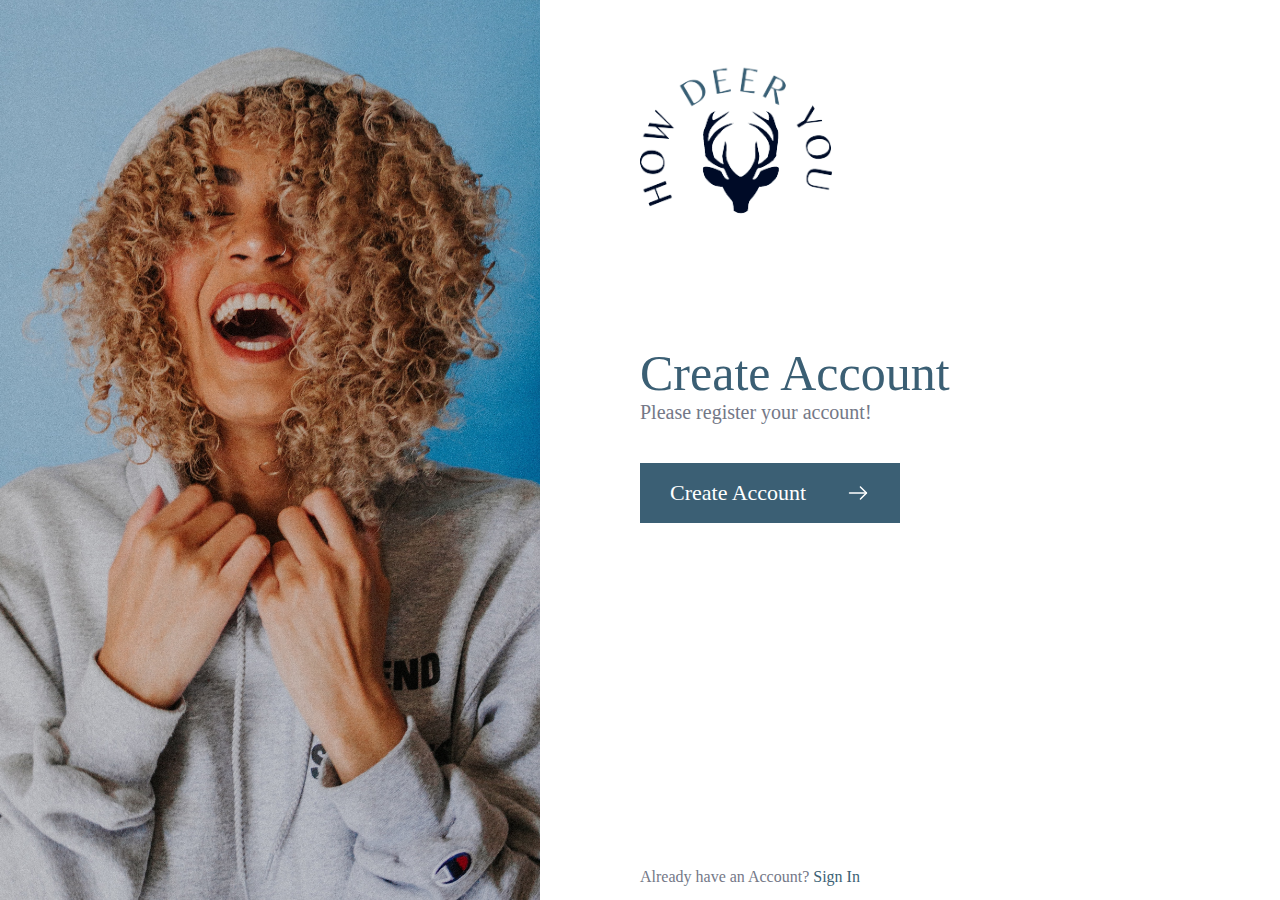
==== index.html @ 988797e2 "first commit" ====
<!DOCTYPE html>
<html lang="en">
<head>
    <meta charset="UTF-8">
    <meta name="viewport" content="width=device-width, initial-scale=1.0">
    <title>form</title>
    <link rel="stylesheet" href="./css/index.css">
</head>
<body>
    <div>
        <div class="form__header">
            <div class="form__header__item image__item"></div>
            <div class="form__header__item info__item">
                <div>
                    <img src="./img/deer_antlers__fashion_brand_art_design_logo__1_-removebg-preview.png" class="logo" alt="logo">
                    <h3 class="section__title">Create Account</h3>
                    <p class="section__text">Please register your account!</p>
                        <a href="./form.html" class="btn header__btn">
                            Create Account
                            <svg width="24" height="24" viewBox="0 0 24 24" fill="none" xmlns="http://www.w3.org/2000/svg">
                                <path d="M14.43 18.8201C14.24 18.8201 14.05 18.7501 13.9 18.6001C13.61 18.3101 13.61 17.8301 13.9 17.5401L19.44 12.0001L13.9 6.46012C13.61 6.17012 13.61 5.69012 13.9 5.40012C14.19 5.11012 14.67 5.11012 14.96 5.40012L21.03 11.4701C21.32 11.7601 21.32 12.2401 21.03 12.5301L14.96 18.6001C14.81 18.7501 14.62 18.8201 14.43 18.8201Z" fill="white"/>
                                <path d="M20.33 12.75H3.5C3.09 12.75 2.75 12.41 2.75 12C2.75 11.59 3.09 11.25 3.5 11.25H20.33C20.74 11.25 21.08 11.59 21.08 12C21.08 12.41 20.74 12.75 20.33 12.75Z" fill="white"/>
                            </svg>
                        </a>
                </div>
                <div class="link">
                    Already have an Account?
                    <a href="#">Sign In</a>
                </div>
            </div>
        </div>
    </main>
    <script src="./js/main.js"></script>
</body>
</html>
---- css/index.css ----
a {
  text-decoration: none;
}

body {
  margin: 0;
}

.form__header {
  display: -webkit-box;
  display: -ms-flexbox;
  display: flex;
  height: 100vh;
  width: 100%;
  overflow: hidden;
}

.form__header__item {
  -webkit-box-flex: 0;
      -ms-flex: 0 1 50%;
          flex: 0 1 50%;
}

.form__header__item.image__item {
  background: url("../img/ivana-cajina-dnL6ZIpht2s-unsplash.jpg") center/cover no-repeat;
}

.form__header__item.info__item {
  padding: 65px 100px 10px;
  display: -webkit-box;
  display: -ms-flexbox;
  display: flex;
  -webkit-box-orient: vertical;
  -webkit-box-direction: normal;
      -ms-flex-direction: column;
          flex-direction: column;
  -webkit-box-pack: justify;
      -ms-flex-pack: justify;
          justify-content: space-between;
}

.logo {
  padding-bottom: 60px;
  max-width: 200px;
}

.logo img {
  width: 100%;
}

.section__title {
  font-weight: 494;
  font-size: 50px;
  line-height: 56px;
  margin-bottom: 0;
  color: #3b5f74;
  margin-top: 60px;
}

.section__text {
  font-weight: 375;
  font-size: 20px;
  line-height: 22px;
  margin: 0;
  color: #747887;
  max-width: 600px;
}

.btn {
  background: #3b5f74;
  color: #ffffff;
  padding: 18px 48px;
  display: -webkit-inline-box;
  display: -ms-inline-flexbox;
  display: inline-flex;
  -webkit-box-align: center;
      -ms-flex-align: center;
          align-items: center;
  gap: 40px;
  max-width: -webkit-fit-content;
  max-width: -moz-fit-content;
  max-width: fit-content;
  font-style: normal;
  font-weight: 494;
  font-size: 22px;
  line-height: 24px;
  border: 1px;
}

.btn svg {
  -webkit-transition: 0.3s all ease;
  transition: 0.3s all ease;
}

.btn:hover {
  background: #6f9eba;
  -webkit-transition: 0.3s all ease;
  transition: 0.3s all ease;
}

.btn:hover svg {
  -webkit-transform: translateX(10px);
          transform: translateX(10px);
}

.btn__outline {
  padding: 18px 48px;
  border: 1px solid #e5e4e1;
  color: #3b5f74;
  background-color: #ffffff;
  font-style: normal;
  font-weight: 494;
  font-size: 22px;
  line-height: 24px;
}

.btn__outline:hover {
  background: #3b5f74;
  -webkit-transition: 0.3s all ease;
  transition: 0.3s all ease;
  color: #ffffff;
}

.header__btn {
  margin-top: 40px;
  padding: 18px 30px;
}

.link {
  width: 238px;
  height: 22px;
  left: 1060px;
  top: 858px;
  color: #747887;
}

.link a {
  color: #3b5f74;
}

main {
  padding: 50px 200px;
}

.steps__numbers {
  display: -webkit-box;
  display: -ms-flexbox;
  display: flex;
  -webkit-box-align: center;
      -ms-flex-align: center;
          align-items: center;
  position: relative;
  max-width: 650px;
}

.progress {
  position: absolute;
  top: 50%;
  left: 0;
  right: 0;
  height: 2px;
  background: #e5e4e1;
  z-index: -1;
}

.step__number {
  display: -webkit-box;
  display: -ms-flexbox;
  display: flex;
  -webkit-box-pack: center;
      -ms-flex-pack: center;
          justify-content: center;
  -webkit-box-align: center;
      -ms-flex-align: center;
          align-items: center;
  border-radius: 100%;
  width: 50px;
  height: 50px;
  border: 2px solid #e5e4e1;
  margin-right: 100px;
  -ms-flex-negative: 0;
      flex-shrink: 0;
  background: #ffffff;
}

.step__buttons {
  margin-top: 80px;
  gap: 20px;
  display: -webkit-box;
  display: -ms-flexbox;
  display: flex;
}

.form__step {
  display: none;
}

.form__step.active {
  display: inline;
}

.form__item {
  margin-top: 40px;
}

.form__item__title {
  font-style: normal;
  font-weight: 494;
  font-size: 25px;
  line-height: 28px;
  color: #3b5f74;
}

.form__input {
  display: -webkit-box;
  display: -ms-flexbox;
  display: flex;
  position: relative;
  border: 1px solid #e5e4e1;
  max-width: 460px;
}

.form__input.search__input {
  margin-top: 40px;
}

.input {
  padding: 20px 20px 20px 65px;
  border: none;
  width: 100%;
  outline: none;
  font-style: normal;
  font-weight: 375;
  font-size: 18px;
  line-height: 20px;
}

.input:focus {
  outline: 1px solid #3b5f74;
}

.input__img {
  position: absolute;
  left: 30px;
  top: 15%;
  -webkit-transform: translate(0, 50%);
          transform: translate(0, 50%);
}

.radio__item {
  display: -webkit-box;
  display: -ms-flexbox;
  display: flex;
  max-width: 360px;
  padding: 20px;
  background: #f3f6f9;
  -webkit-box-align: center;
      -ms-flex-align: center;
          align-items: center;
  max-height: 30px;
  position: relative;
  width: 100%;
  margin-top: 20px;
}

.radio__input {
  display: none;
}

.radio__input:checked + .fake:after {
  opacity: 1;
}

.radio__input:checked ~ .border {
  opacity: 1;
}

.radio__buttons {
  display: -webkit-box;
  display: -ms-flexbox;
  display: flex;
  gap: 20px;
  -ms-flex-wrap: wrap;
      flex-wrap: wrap;
}

.checkboxes {
  display: -webkit-box;
  display: -ms-flexbox;
  display: flex;
  gap: 20px;
  -ms-flex-wrap: wrap;
      flex-wrap: wrap;
  margin-top: 20px;
}

.interests {
  display: -webkit-box;
  display: -ms-flexbox;
  display: flex;
  gap: 20px;
  -ms-flex-wrap: wrap;
      flex-wrap: wrap;
  margin-top: 20px;
}

.checkbox__item {
  display: -webkit-box;
  display: -ms-flexbox;
  display: flex;
  max-width: 360px;
  padding: 20px;
  background: #f3f6f9;
  -webkit-box-align: center;
      -ms-flex-align: center;
          align-items: center;
  max-height: 30px;
  position: relative;
  width: 100%;
  margin-top: 20px;
}

.checkbox__interest {
  display: -webkit-box;
  display: -ms-flexbox;
  display: flex;
  max-width: 125px;
  padding: 15px 24px;
  border: 1px solid #e5e4e1;
  -webkit-box-align: center;
      -ms-flex-align: center;
          align-items: center;
  max-height: 30px;
  position: relative;
  width: -webkit-fit-content;
  width: -moz-fit-content;
  width: fit-content;
  margin-top: 20px;
  gap: 10px;
}

.checkbox__interest .text {
  font-size: 18px;
  margin: 0;
}

.checkbox__input {
  display: none;
}

.checkbox__input:checked ~ .fake-checkbox:after {
  opacity: 1;
}

.checkbox__input:checked ~ .border {
  opacity: 1;
}

.fake-checkbox {
  width: 30px;
  height: 30px;
  border: 1px solid #ffffff;
  border-radius: 5px;
  margin-left: auto;
  position: relative;
}

.fake-checkbox:after {
  position: absolute;
  content: '';
  right: 0;
  bottom: 0;
  top: 0;
  left: 0;
  background: #3b5f74 url(../img/check.svg) no-repeat;
  background-position: center;
  opacity: 0;
}

.border {
  position: absolute;
  border: 1px solid #3b5f74;
  left: 0;
  right: 0;
  bottom: 0;
  top: 0;
  opacity: 0;
}

.fake {
  width: 30px;
  height: 30px;
  border-radius: 100%;
  border: 1px solid #3b5f74;
  position: absolute;
  right: 30px;
  top: 50%;
  -webkit-transform: translate(0, -50%);
          transform: translate(0, -50%);
}

.fake:after {
  position: absolute;
  content: "";
  width: 20px;
  height: 20px;
  background: #3b5f74;
  border-radius: 100%;
  top: 50%;
  left: 50%;
  -webkit-transform: translate(-50%, -50%);
          transform: translate(-50%, -50%);
  opacity: 0;
}

.text {
  font-style: normal;
  font-weight: 495;
  font-size: 20px;
  margin-left: 30px;
  color: #3b5f74;
}

.img {
  width: 60px;
  height: 60px;
  display: -webkit-box;
  display: -ms-flexbox;
  display: flex;
  -webkit-box-pack: center;
      -ms-flex-pack: center;
          justify-content: center;
  -webkit-box-align: center;
      -ms-flex-align: center;
          align-items: center;
  border-radius: 100%;
}

.img img {
  max-width: 100%;
  width: 100%;
  height: auto;
}

.file__uploader {
  display: -webkit-box;
  display: -ms-flexbox;
  display: flex;
  max-width: 1200px;
  width: 100%;
  gap: 30px;
  margin-top: 40px;
}

.file__uploader-item {
  width: 360px;
  height: 360px;
  display: -webkit-box;
  display: -ms-flexbox;
  display: flex;
  position: relative;
}

.file__label {
  display: -webkit-box;
  display: -ms-flexbox;
  display: flex;
  height: 360px;
  width: 360px;
  position: relative;
  background: #f3f6f9;
  border: 2px dashed #3b5f74;
  cursor: pointer;
}

.file__input {
  opacity: 0;
}

.file__item {
  position: absolute;
  left: 50%;
  top: 50%;
  -webkit-transform: translate(-50%, -50%);
          transform: translate(-50%, -50%);
  display: -webkit-box;
  display: -ms-flexbox;
  display: flex;
  -webkit-box-orient: vertical;
  -webkit-box-direction: normal;
      -ms-flex-direction: column;
          flex-direction: column;
  -webkit-box-align: center;
      -ms-flex-align: center;
          align-items: center;
}

.file__item-text {
  font-style: normal;
  font-weight: 494;
  font-size: 20px;
  line-height: 22px;
  color: #3b5f74;
  margin-top: 30px;
}

.profile__input {
  display: -webkit-box;
  display: -ms-flexbox;
  display: flex;
  width: 100%;
}

.profile__input:first-child {
  margin-top: 30px;
  margin-bottom: 10px;
}

.profile__input .input {
  width: 100%;
  display: -webkit-box;
  display: -ms-flexbox;
  display: flex;
}

.finish {
  display: none;
}

.finish__logo {
  margin-top: 50px;
}

.finish__title {
  font-weight: 494;
  font-size: 50px;
  line-height: 56px;
  color: #3b5f74;
  margin-top: 40px;
}

.finish__subtitle {
  font-style: normal;
  font-weight: 494;
  font-size: 25px;
  line-height: 28px;
  color: #3b5f74;
  margin-top: 15px;
}

.finish__text {
  font-style: normal;
  font-weight: 375;
  font-size: 20px;
  line-height: 22px;
  color: #747887;
  margin-top: 10px;
}

.finish__btn {
  margin-top: 60px;
}
/*# sourceMappingURL=index.css.map */
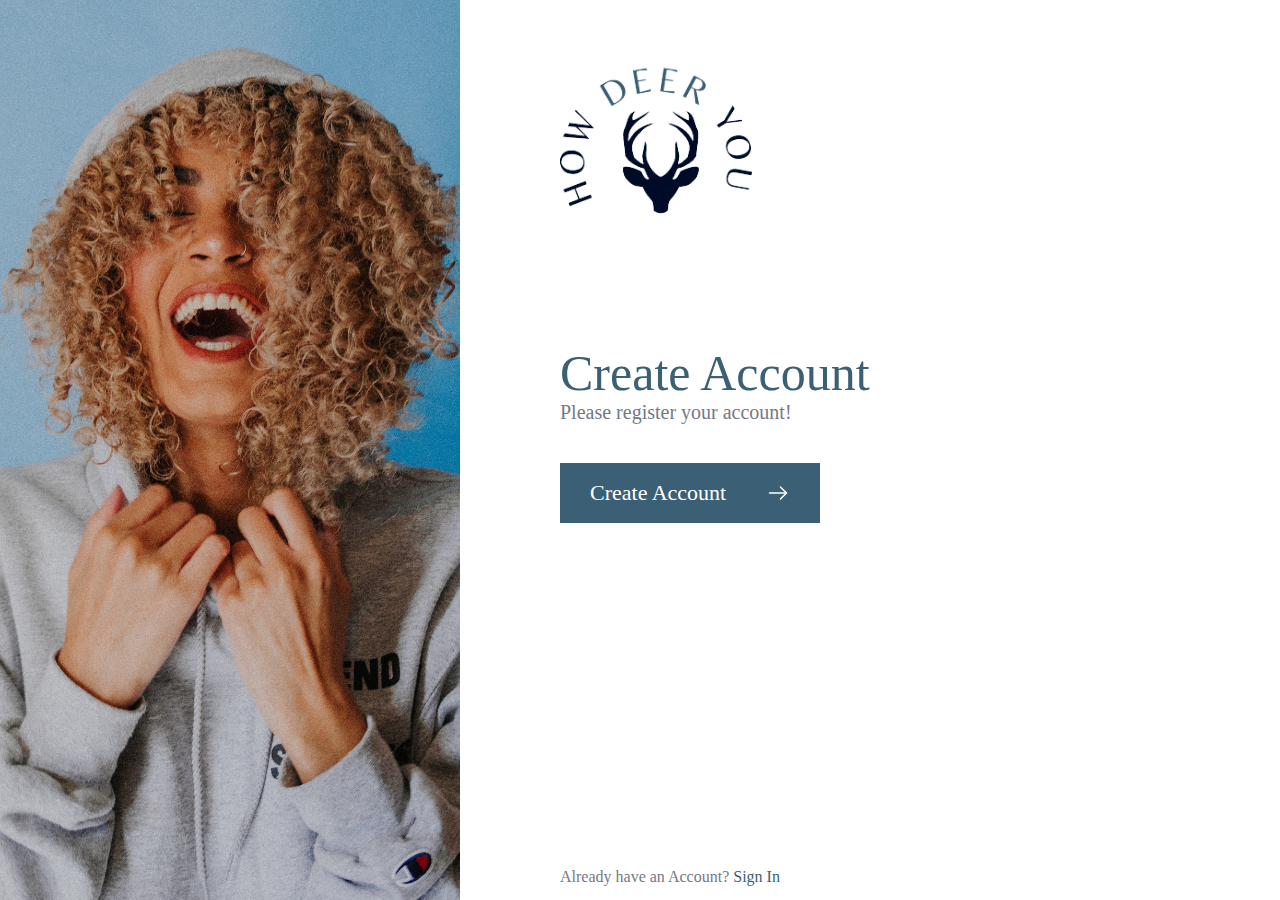
==== commit ccd34790: "start to add media" ====
--- a/index.html
+++ b/index.html
@@ -1,27 +1,34 @@
 <!DOCTYPE html>
 <html lang="en">
+
 <head>
     <meta charset="UTF-8">
     <meta name="viewport" content="width=device-width, initial-scale=1.0">
     <title>form</title>
     <link rel="stylesheet" href="./css/index.css">
 </head>
+
 <body>
-    <div>
+    
         <div class="form__header">
             <div class="form__header__item image__item"></div>
             <div class="form__header__item info__item">
-                <div>
-                    <img src="./img/deer_antlers__fashion_brand_art_design_logo__1_-removebg-preview.png" class="logo" alt="logo">
+                <div class="item__main">
+                    <img src="./img/deer_antlers__fashion_brand_art_design_logo__1_-removebg-preview.png" class="logo"
+                        alt="logo">
                     <h3 class="section__title">Create Account</h3>
                     <p class="section__text">Please register your account!</p>
-                        <a href="./form.html" class="btn header__btn">
-                            Create Account
-                            <svg width="24" height="24" viewBox="0 0 24 24" fill="none" xmlns="http://www.w3.org/2000/svg">
-                                <path d="M14.43 18.8201C14.24 18.8201 14.05 18.7501 13.9 18.6001C13.61 18.3101 13.61 17.8301 13.9 17.5401L19.44 12.0001L13.9 6.46012C13.61 6.17012 13.61 5.69012 13.9 5.40012C14.19 5.11012 14.67 5.11012 14.96 5.40012L21.03 11.4701C21.32 11.7601 21.32 12.2401 21.03 12.5301L14.96 18.6001C14.81 18.7501 14.62 18.8201 14.43 18.8201Z" fill="white"/>
-                                <path d="M20.33 12.75H3.5C3.09 12.75 2.75 12.41 2.75 12C2.75 11.59 3.09 11.25 3.5 11.25H20.33C20.74 11.25 21.08 11.59 21.08 12C21.08 12.41 20.74 12.75 20.33 12.75Z" fill="white"/>
-                            </svg>
-                        </a>
+                    <a href="./form.html" class="btn header__btn">
+                        Create Account
+                        <svg width="24" height="24" viewBox="0 0 24 24" fill="none" xmlns="http://www.w3.org/2000/svg">
+                            <path
+                                d="M14.43 18.8201C14.24 18.8201 14.05 18.7501 13.9 18.6001C13.61 18.3101 13.61 17.8301 13.9 17.5401L19.44 12.0001L13.9 6.46012C13.61 6.17012 13.61 5.69012 13.9 5.40012C14.19 5.11012 14.67 5.11012 14.96 5.40012L21.03 11.4701C21.32 11.7601 21.32 12.2401 21.03 12.5301L14.96 18.6001C14.81 18.7501 14.62 18.8201 14.43 18.8201Z"
+                                fill="white" />
+                            <path
+                                d="M20.33 12.75H3.5C3.09 12.75 2.75 12.41 2.75 12C2.75 11.59 3.09 11.25 3.5 11.25H20.33C20.74 11.25 21.08 11.59 21.08 12C21.08 12.41 20.74 12.75 20.33 12.75Z"
+                                fill="white" />
+                        </svg>
+                    </a>
                 </div>
                 <div class="link">
                     Already have an Account?
@@ -29,7 +36,8 @@
                 </div>
             </div>
         </div>
-    </main>
-    <script src="./js/main.js"></script>
+        </main>
+        <script src="./js/main.js"></script>
 </body>
+
 </html>--- a/css/index.css
+++ b/css/index.css
@@ -4,6 +4,7 @@
 
 body {
   margin: 0;
+  max-width: 1120px;
 }
 
 .form__header {
@@ -21,8 +22,22 @@
           flex: 0 1 50%;
 }
 
+@media (max-width: 638px) {
+  .form__header__item {
+    -webkit-box-flex: 0;
+        -ms-flex: none;
+            flex: none;
+  }
+}
+
 .form__header__item.image__item {
   background: url("../img/ivana-cajina-dnL6ZIpht2s-unsplash.jpg") center/cover no-repeat;
+}
+
+@media (max-width: 638px) {
+  .form__header__item.image__item {
+    display: none;
+  }
 }
 
 .form__header__item.info__item {
@@ -39,9 +54,22 @@
           justify-content: space-between;
 }
 
+@media (max-width: 767px) {
+  .form__header__item.info__item {
+    padding: 15px 50px 10px;
+  }
+}
+
 .logo {
   padding-bottom: 60px;
   max-width: 200px;
+}
+
+@media (max-width: 767px) {
+  .logo {
+    padding: 40px;
+    max-width: 150px;
+  }
 }
 
 .logo img {
@@ -55,6 +83,12 @@
   margin-bottom: 0;
   color: #3b5f74;
   margin-top: 60px;
+}
+
+@media (max-width: 767px) {
+  .section__title {
+    font-size: 40px;
+  }
 }
 
 .section__text {
@@ -87,6 +121,18 @@
   border: 1px;
 }
 
+@media (max-width: 638px) {
+  .btn {
+    font-size: 18px;
+  }
+}
+
+@media (max-width: 767px) {
+  .btn {
+    font-size: 20px;
+  }
+}
+
 .btn svg {
   -webkit-transition: 0.3s all ease;
   transition: 0.3s all ease;
@@ -140,6 +186,15 @@
 
 main {
   padding: 50px 200px;
+  height: 100vh;
+  width: 100%;
+}
+
+@media (max-width: 934px) {
+  main {
+    padding: 50px 30px;
+    width: 80%;
+  }
 }
 
 .steps__numbers {
@@ -151,6 +206,10 @@
           align-items: center;
   position: relative;
   max-width: 650px;
+}
+
+.steps__form {
+  width: 100%;
 }
 
 .progress {
@@ -181,6 +240,20 @@
   -ms-flex-negative: 0;
       flex-shrink: 0;
   background: #ffffff;
+}
+
+@media (max-width: 934px) {
+  .step__number {
+    width: 35px;
+    height: 35px;
+  }
+}
+
+@media (max-width: 734px) {
+  .step__number {
+    width: 25px;
+    height: 25px;
+  }
 }
 
 .step__buttons {
@@ -452,6 +525,21 @@
   margin-top: 40px;
 }
 
+@media (max-width: 934px) {
+  .file__uploader {
+    -ms-flex-wrap: wrap;
+        flex-wrap: wrap;
+  }
+}
+
+@media (max-width: 534px) {
+  .file__uploader {
+    -webkit-box-pack: center;
+        -ms-flex-pack: center;
+            justify-content: center;
+  }
+}
+
 .file__uploader-item {
   width: 360px;
   height: 360px;
@@ -461,6 +549,13 @@
   position: relative;
 }
 
+@media (max-width: 934px) {
+  .file__uploader-item {
+    width: 200px;
+    height: 200px;
+  }
+}
+
 .file__label {
   display: -webkit-box;
   display: -ms-flexbox;
@@ -471,6 +566,13 @@
   background: #f3f6f9;
   border: 2px dashed #3b5f74;
   cursor: pointer;
+}
+
+@media (max-width: 934px) {
+  .file__label {
+    width: 200px;
+    height: 200px;
+  }
 }
 
 .file__input {
@@ -525,6 +627,10 @@
 
 .finish {
   display: none;
+  -webkit-box-orient: vertical;
+  -webkit-box-direction: normal;
+      -ms-flex-direction: column;
+          flex-direction: column;
 }
 
 .finish__logo {
